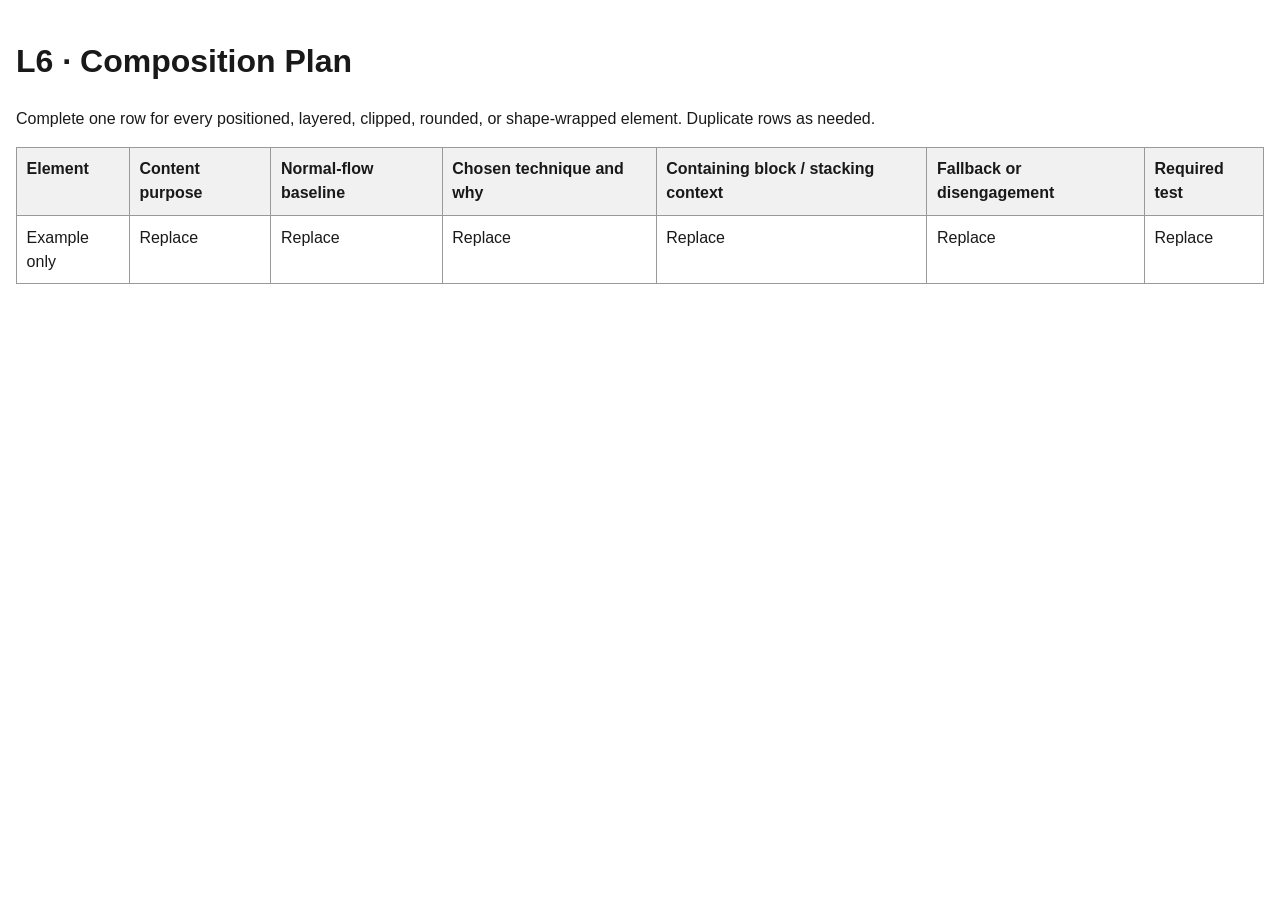
==== composition-plan.html @ 5c5d2cfd "Start" ====
<!doctype html>
<html lang="en">
    <head>
        <meta charset="utf-8">
        <meta name="viewport" content="width=device-width,initial-scale=1">
        <title>Composition Plan</title>
        <style>
            body{
                font-family:Arial,sans-serif;
                line-height:1.5;
                max-width:90rem;
                margin:auto;
                padding:1rem;
                color:#191919;
                }
            table{
                width:100%;
                border-collapse:collapse;
                }
            th,td{
                padding:.6rem;
                border:1px solid #999;
                text-align:left;
                vertical-align:top;
                }
            th{
                background:#f1f1f1;
                }
        </style>
        </head>
        <body>
            <h1>L6 · Composition Plan</h1>
            <p>Complete one row for every positioned, layered, clipped, rounded, or shape-wrapped element. Duplicate rows as needed.</p>
            <table>
                <thead>
                    <tr>
                        <th>Element</th>
                        <th>Content purpose</th>
                        <th>Normal-flow baseline</th>
                        <th>Chosen technique and why</th>
                        <th>Containing block / stacking context</th>
                        <th>Fallback or disengagement</th>
                        <th>Required test</th>
                    </tr>
                </thead>
                <tbody>
                    <tr>
                        <td>Example only</td>
                        <td>Replace</td>
                        <td>Replace</td>
                        <td>Replace</td>
                        <td>Replace</td>
                        <td>Replace</td>
                        <td>Replace</td>
                    </tr>
                </tbody>
            </table>
        </body>
        </html>
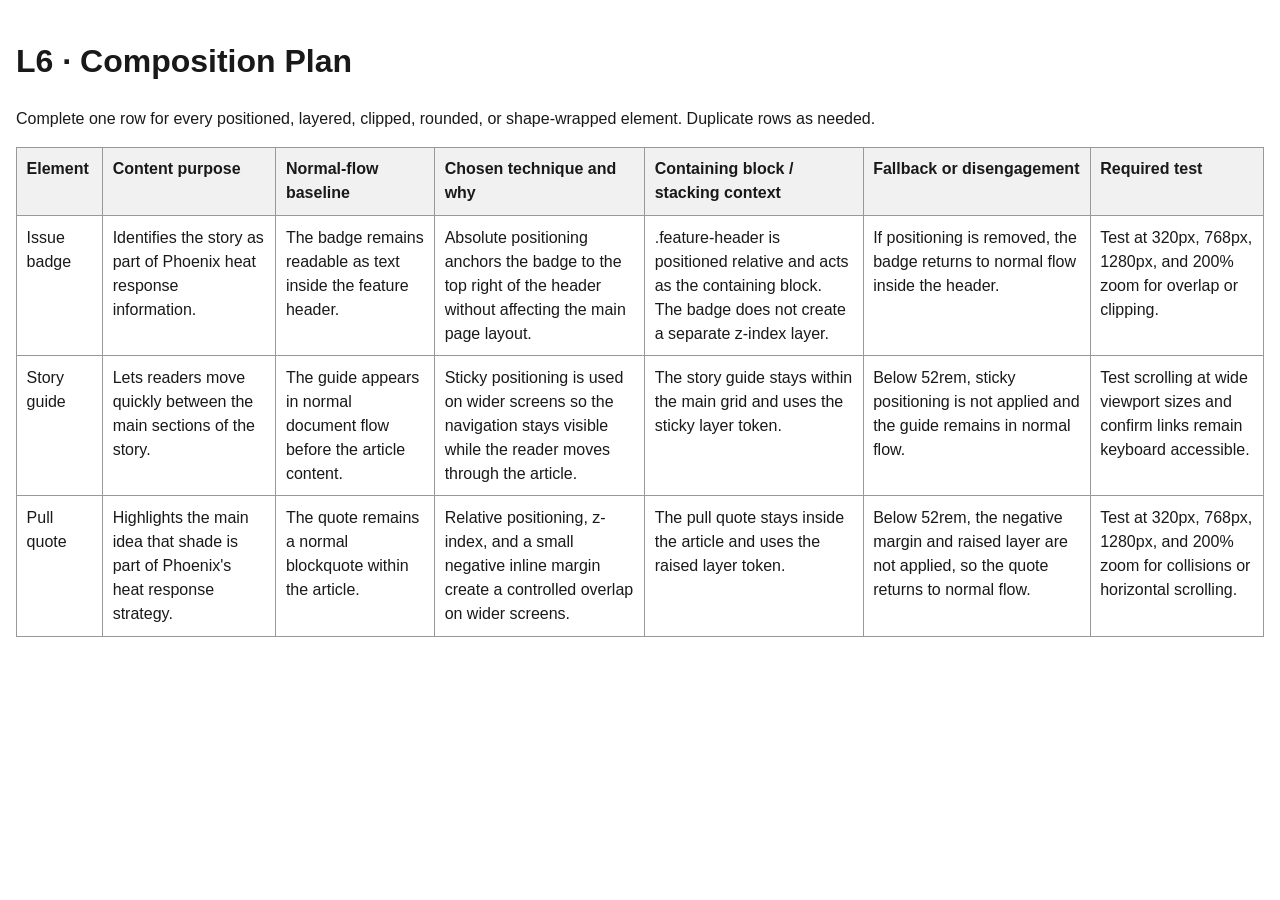
==== commit efc0f23f: "L3 done" ====
--- a/composition-plan.html
+++ b/composition-plan.html
@@ -45,13 +45,66 @@
                 </thead>
                 <tbody>
                     <tr>
-                        <td>Example only</td>
-                        <td>Replace</td>
-                        <td>Replace</td>
-                        <td>Replace</td>
-                        <td>Replace</td>
-                        <td>Replace</td>
-                        <td>Replace</td>
+                        <td>Issue badge</td>
+                        <td>Identifies the story as part of Phoenix heat response information.</td>
+                        <td>The badge remains readable as text inside the feature header.</td>
+                        <td>
+                            Absolute positioning anchors the badge to the top right of the header
+                            without affecting the main page layout.
+                        </td>
+                        <td>
+                            .feature-header is positioned relative and acts as the containing block.
+                            The badge does not create a separate z-index layer.
+                        </td>
+                        <td>
+                            If positioning is removed, the badge returns to normal flow inside the header.
+                        </td>
+                        <td>
+                            Test at 320px, 768px, 1280px, and 200% zoom for overlap or clipping.
+                        </td>
+                    </tr>
+
+                    <tr>
+                        <td>Story guide</td>
+                        <td>Lets readers move quickly between the main sections of the story.</td>
+                        <td>
+                            The guide appears in normal document flow before the article content.
+                        </td>
+                        <td>
+                            Sticky positioning is used on wider screens so the navigation stays visible
+                            while the reader moves through the article.
+                        </td>
+                        <td>
+                            The story guide stays within the main grid and uses the sticky layer token.
+                        </td>
+                        <td>
+                            Below 52rem, sticky positioning is not applied and the guide remains in normal flow.
+                        </td>
+                        <td>
+                            Test scrolling at wide viewport sizes and confirm links remain keyboard accessible.
+                        </td>
+                    </tr>
+
+                    <tr>
+                        <td>Pull quote</td>
+                        <td>Highlights the main idea that shade is part of Phoenix's heat response strategy.</td>
+                        <td>
+                            The quote remains a normal blockquote within the article.
+                        </td>
+                        <td>
+                            Relative positioning, z-index, and a small negative inline margin create
+                            a controlled overlap on wider screens.
+                        </td>
+                        <td>
+                            The pull quote stays inside the article and uses the raised layer token.
+                        </td>
+                        <td>
+                            Below 52rem, the negative margin and raised layer are not applied,
+                            so the quote returns to normal flow.
+                        </td>
+                        <td>
+                            Test at 320px, 768px, 1280px, and 200% zoom for collisions or horizontal scrolling.
+                        </td>
                     </tr>
                 </tbody>
             </table>
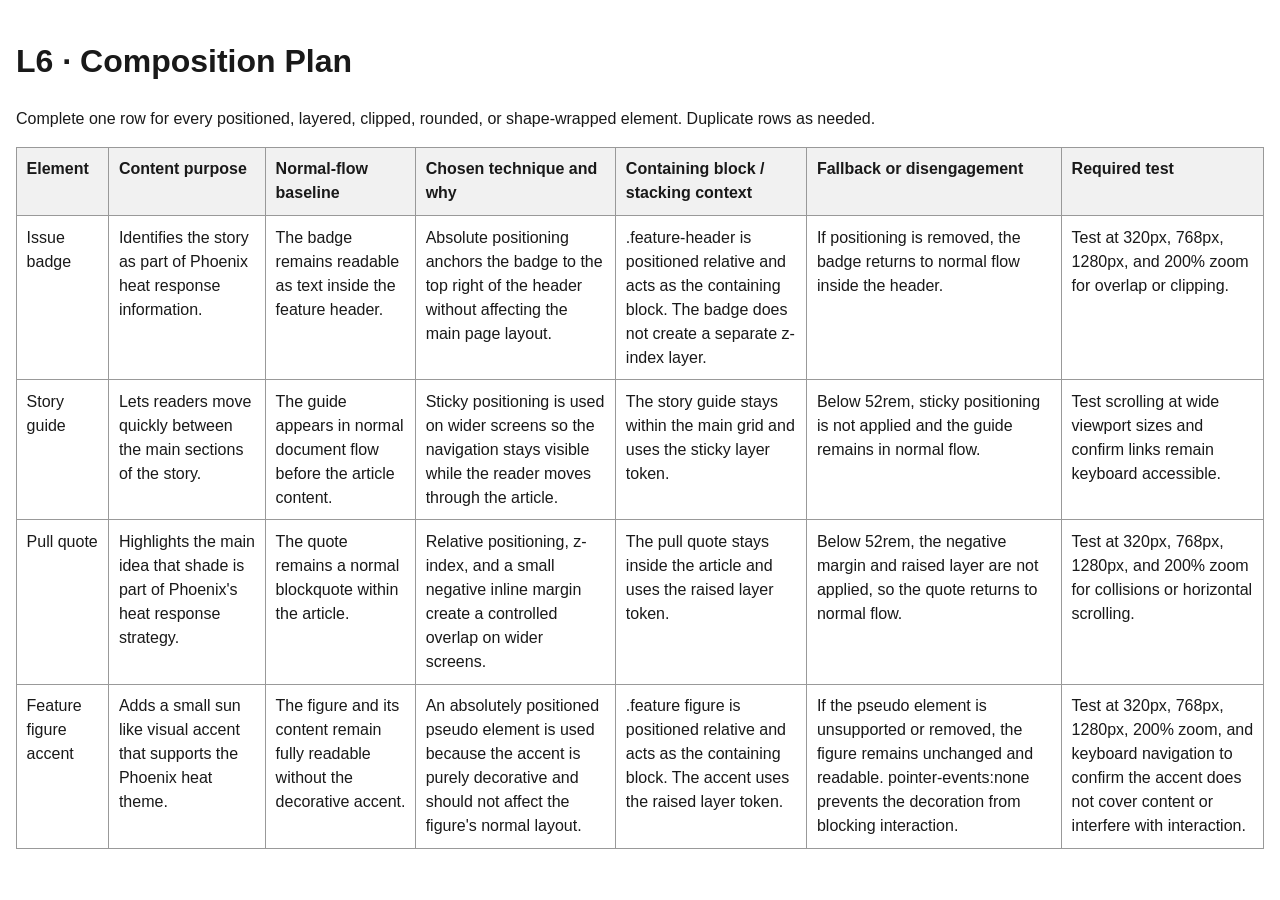
==== commit ae7a4b0e: "L4 done" ====
--- a/composition-plan.html
+++ b/composition-plan.html
@@ -106,6 +106,31 @@
                             Test at 320px, 768px, 1280px, and 200% zoom for collisions or horizontal scrolling.
                         </td>
                     </tr>
+                    <tr>
+                        <td>Feature figure accent</td>
+                        <td>
+                            Adds a small sun like visual accent that supports the Phoenix heat theme.
+                        </td>
+                        <td>
+                            The figure and its content remain fully readable without the decorative accent.
+                        </td>
+                        <td>
+                            An absolutely positioned pseudo element is used because the accent is purely decorative
+                            and should not affect the figure's normal layout.
+                        </td>
+                        <td>
+                            .feature figure is positioned relative and acts as the containing block.
+                            The accent uses the raised layer token.
+                        </td>
+                        <td>
+                            If the pseudo element is unsupported or removed, the figure remains unchanged and readable.
+                            pointer-events:none prevents the decoration from blocking interaction.
+                        </td>
+                        <td>
+                            Test at 320px, 768px, 1280px, 200% zoom, and keyboard navigation to confirm
+                            the accent does not cover content or interfere with interaction.
+                        </td>
+                    </tr>
                 </tbody>
             </table>
         </body>
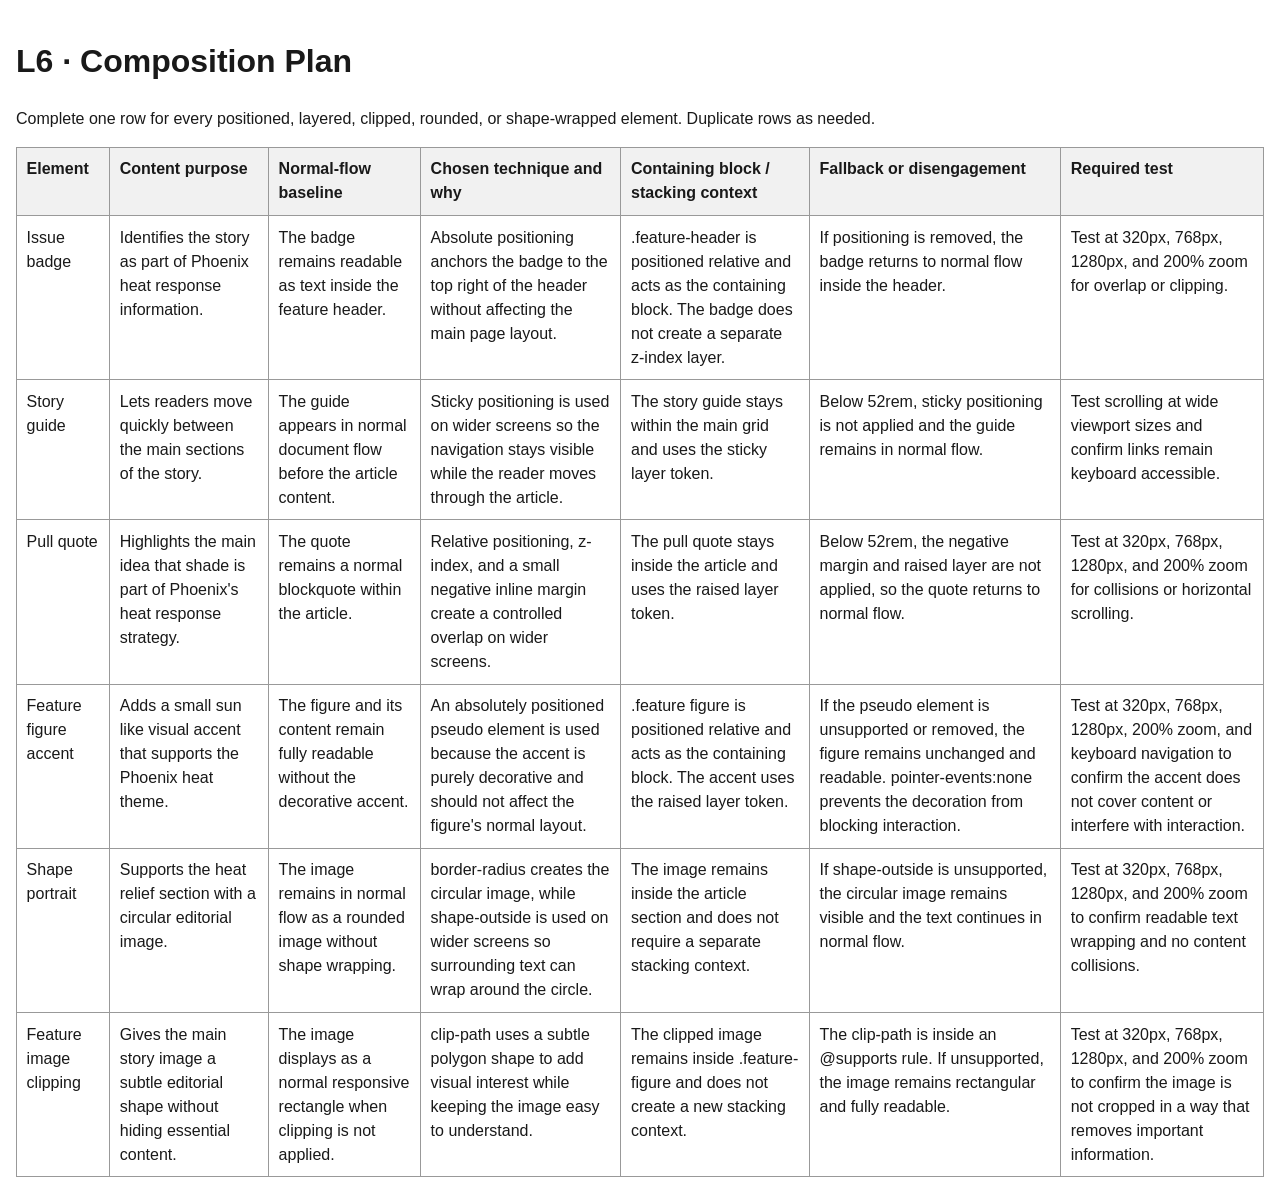
==== commit bc33c85a: "L5 done" ====
--- a/composition-plan.html
+++ b/composition-plan.html
@@ -131,6 +131,57 @@
                             the accent does not cover content or interfere with interaction.
                         </td>
                     </tr>
+                    <tr>
+                        <td>Shape portrait</td>
+                        <td>
+                            Supports the heat relief section with a circular editorial image.
+                        </td>
+                        <td>
+                            The image remains in normal flow as a rounded image without shape wrapping.
+                        </td>
+                        <td>
+                            border-radius creates the circular image, while shape-outside is used on wider
+                            screens so surrounding text can wrap around the circle.
+                        </td>
+                        <td>
+                            The image remains inside the article section and does not require a separate
+                            stacking context.
+                        </td>
+                        <td>
+                            If shape-outside is unsupported, the circular image remains visible and the
+                            text continues in normal flow.
+                        </td>
+                        <td>
+                            Test at 320px, 768px, 1280px, and 200% zoom to confirm readable text wrapping
+                            and no content collisions.
+                        </td>
+                    </tr>
+
+                    <tr>
+                        <td>Feature image clipping</td>
+                        <td>
+                            Gives the main story image a subtle editorial shape without hiding essential content.
+                        </td>
+                        <td>
+                            The image displays as a normal responsive rectangle when clipping is not applied.
+                        </td>
+                        <td>
+                            clip-path uses a subtle polygon shape to add visual interest while keeping the
+                            image easy to understand.
+                        </td>
+                        <td>
+                            The clipped image remains inside .feature-figure and does not create a new
+                            stacking context.
+                        </td>
+                        <td>
+                            The clip-path is inside an @supports rule. If unsupported, the image remains
+                            rectangular and fully readable.
+                        </td>
+                        <td>
+                            Test at 320px, 768px, 1280px, and 200% zoom to confirm the image is not cropped
+                            in a way that removes important information.
+                        </td>
+                    </tr>
                 </tbody>
             </table>
         </body>
